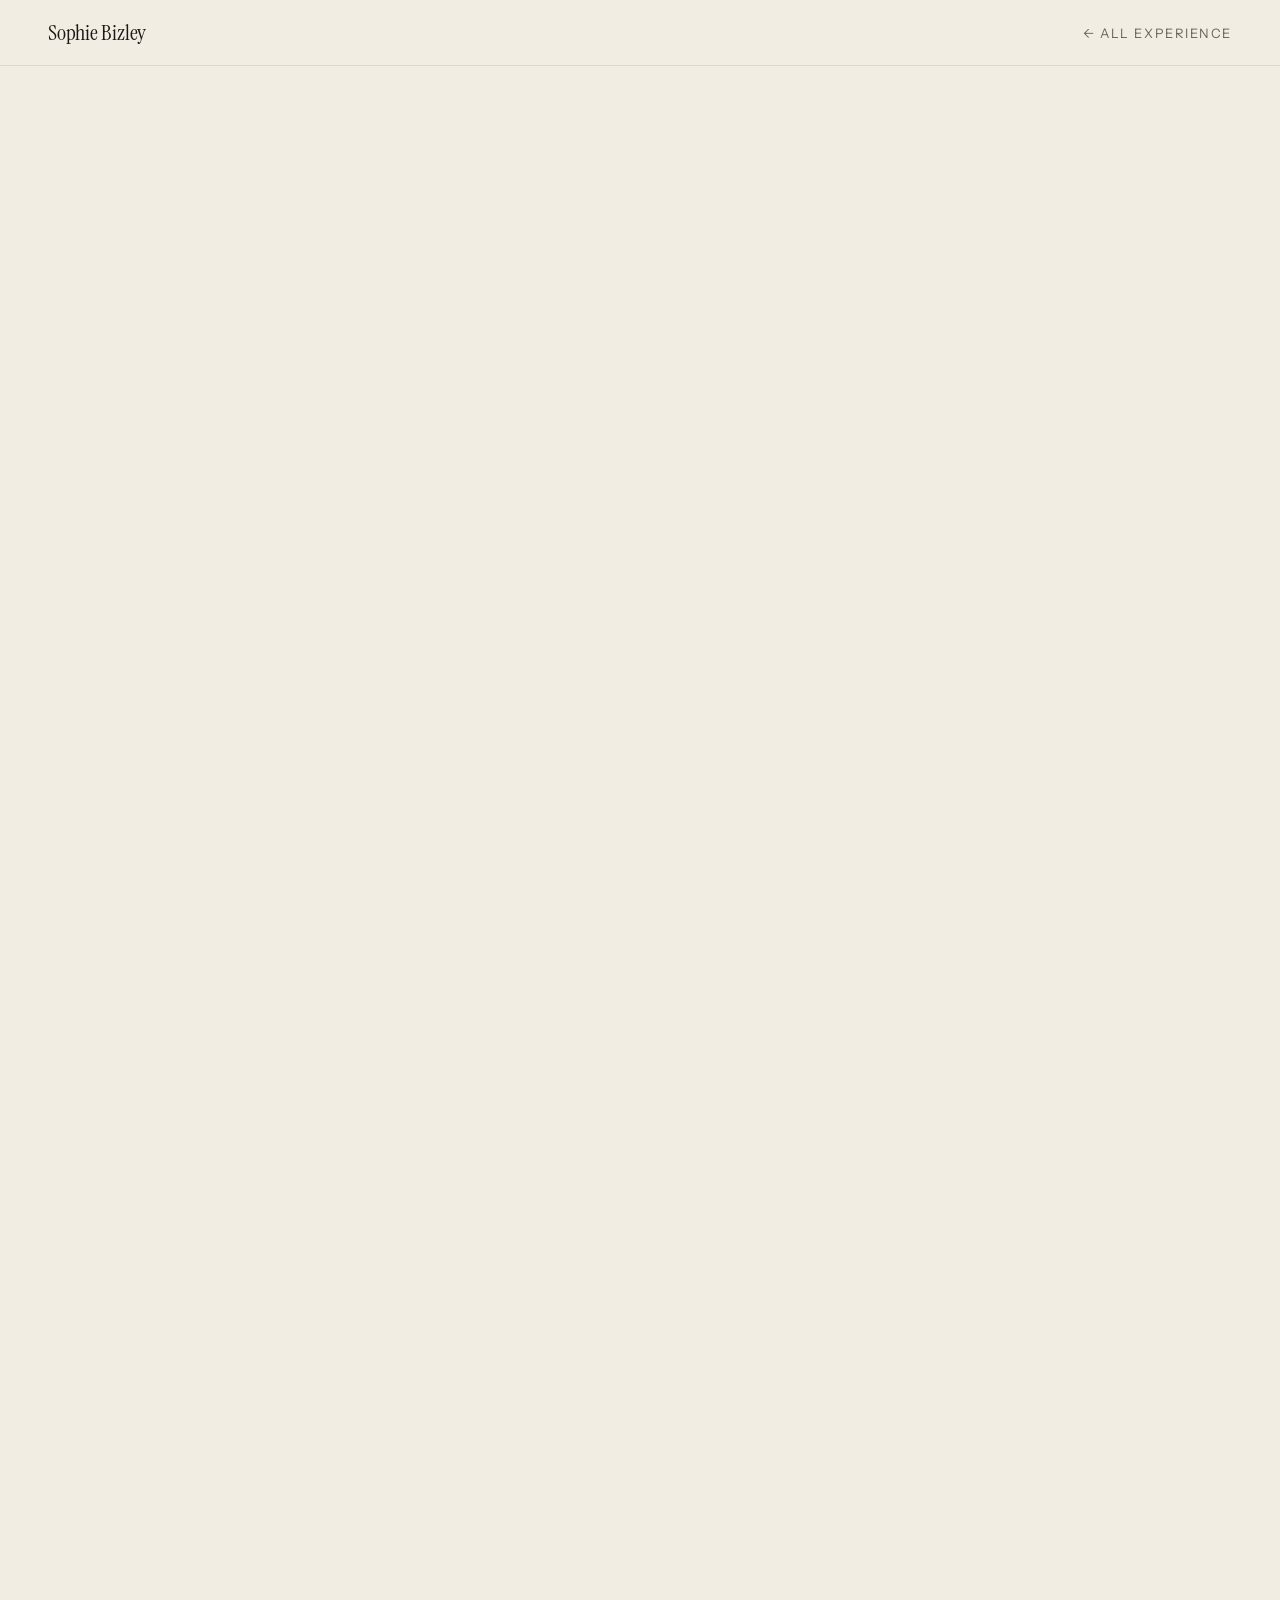
==== order-and-pay.html @ ddac4167 "Add files via upload" ====
<!DOCTYPE html>
<html lang="en">
<head>
<meta charset="utf-8">
<meta name="viewport" content="width=device-width, initial-scale=1">
<title>Order &amp; Pay — Sophie Bizley</title>
<meta name="description" content="Case study: 163% YoY net revenue growth across three squads overseeing £2.4B in annual card turnover.">
<link rel="icon" type="image/svg+xml" href="favicon.svg">
<link rel="stylesheet" href="style.css">
</head>
<body>

<nav class="nav nav-cs">
  <a href="index.html#top" class="brand">Sophie Bizley</a>
  <a href="index.html#path" class="back">← All experience</a>
</nav>

<header class="cs-hero">
  <div class="eyebrow" data-reveal>
    <span class="rule"></span>
    Dojo · Senior Product Manager · 2022 — 2025
  </div>
  <h1 data-reveal data-reveal-delay="80">Order &amp; Pay</h1>
  <p class="lede" data-reveal data-reveal-delay="140">Drove 163% YoY net revenue growth across three squads overseeing £2.4B in annual card turnover — leading end-to-end discovery and GTM for the hospitality vertical from research to commercial launch.</p>
  <div class="cs-stats" data-reveal data-reveal-delay="200">
    <div>
      <div class="num-big num-count" data-count="14" data-prefix="+" data-suffix="%">+0%</div>
      <div class="num-label">Conversion</div>
    </div>
    <div>
      <div class="num-big num-count" data-count="115" data-prefix="+" data-suffix="%">+0%</div>
      <div class="num-label">Reviews</div>
    </div>
    <div>
      <div class="num-big num-count" data-count="140" data-prefix="+" data-suffix="%">+0%</div>
      <div class="num-label">Gratuity</div>
    </div>
    <div>
      <div class="num-big num-count" data-count="163" data-suffix="%">0%</div>
      <div class="num-label">YoY net revenue</div>
    </div>
  </div>
</header>

<section class="cs-imagerow" data-reveal>
  <div class="cs-phones">
    <div class="cs-phone-col">
      <div class="cs-phone"><img src="ref-img-05.jpg" alt="Basket"></div>
      <div class="cs-phone-caption">Basket &amp; upsell</div>
    </div>
    <div class="cs-phone-col">
      <div class="cs-phone"><img src="ref-img-06.jpg" alt="Order in progress"></div>
      <div class="cs-phone-caption">Order in progress</div>
    </div>
    <div class="cs-phone-col">
      <div class="cs-phone"><img src="ref-img-07.jpg" alt="Additional tip"></div>
      <div class="cs-phone-caption">Additional tip</div>
    </div>
    <div class="cs-phone-col">
      <div class="cs-phone"><img src="ref-img-08.jpg" alt="Post-payment review"></div>
      <div class="cs-phone-caption">Post-payment review</div>
    </div>
  </div>
</section>

<section class="cs-section">
  <div class="cs-section-head" data-reveal>
    <span class="idx">01</span>
    <h2>The problem</h2>
  </div>
  <div class="cs-problem">
    <div class="cs-problem-statement" data-reveal>
      <p>Payment ended the transaction. Nobody thought about what came next, and that's where the value was.</p>
    </div>
    <div class="cs-problem-body" data-reveal data-reveal-delay="80">
      <p>Hospitality staffing shortages directly restricted merchants from capturing critical guest feedback. Dojo's checkout worked, but the experience ended the second a guest paid: reviews, tips and repeat visits were left on the table and we weren't integrating with our restaurant bookings system.</p>
      <p>Three squads, one P&amp;L, and a mandate: grow net revenue without breaking a flow people use mid-service.</p>
    </div>
  </div>
</section>

<section class="cs-section mid">
  <div class="cs-section-head" data-reveal>
    <span class="idx">02</span>
    <h2>The approach</h2>
  </div>
  <div class="cs-approach-grid">
    <div class="cs-approach-item" data-reveal>
      <div class="roman">I</div>
      <h3>Build the foundation</h3>
      <p>Built Order &amp; Pay from scratch and rebranded Pay Only, modernising every screen from basket to receipt.</p>
    </div>
    <div class="cs-approach-item" data-reveal data-reveal-delay="100">
      <div class="roman">II</div>
      <h3>Find what works</h3>
      <p>Ran rapid experiments on the post-payment screens, review prompts, additional tipping, contextual upsell, and scaled what won.</p>
    </div>
    <div class="cs-approach-item" data-reveal data-reveal-delay="200">
      <div class="roman">III</div>
      <h3>Scale to customers</h3>
      <p>Took the winners live across the customer base, then iterated on their feedback to keep improving.</p>
    </div>
  </div>
</section>

<section class="cs-section">
  <div class="cs-section-head" data-reveal>
    <span class="idx">03</span>
    <h2>The outcome</h2>
  </div>
  <div class="cs-outcome">
    <div class="cs-outcome-body" data-reveal>
      <p>Launched QR payments and ran post-payment screen experiments that delivered a <span class="hi">115% uplift in review conversion</span> and a <span class="hi">140% increase in merchant tips</span> within six months.</p>
      <p>Across three squads the hospitality vertical delivered 163% YoY net revenue growth on £2.4B of annual card turnover, taking ordering, payments and menu management from research to commercial launch, live across 6+ Epos partners.</p>
    </div>
    <div class="cs-outcome-grid" data-reveal data-reveal-delay="80">
      <div class="cs-outcome-stat"><div class="v">+14%</div><div class="l">conversion</div></div>
      <div class="cs-outcome-stat"><div class="v">+115%</div><div class="l">reviews</div></div>
      <div class="cs-outcome-stat"><div class="v">+140%</div><div class="l">gratuity</div></div>
      <div class="cs-outcome-stat"><div class="v">6+</div><div class="l">Epos partners</div></div>
    </div>
  </div>
</section>

<footer class="cs-footer">
  <a href="remote-payments.html" class="cs-next" data-reveal>
    <div><div class="k">Next</div><div class="title">Remote Payments</div></div>
    <div class="arrow">→</div>
  </a>
  <div class="cs-footer-row" data-reveal>
    <a href="index.html#path" class="back">← All experience</a>
    <a href="mailto:sophierbizley@gmail.com" class="btn btn-solid" style="padding:13px 24px">sophierbizley@gmail.com</a>
  </div>
</footer>

<script src="main.js"></script>
</body>
</html>
---- style.css ----
/* Sophie Bizley — Portfolio (Editorial Mix)
   Shared styles for the main page and all case-study pages. */

@import url('https://fonts.googleapis.com/css2?family=Instrument+Serif:ital@0;1&family=Instrument+Sans:wght@400;500;600&display=swap');

:root{
  --cream:#F2EDE3;
  --band:#E9DECC;
  --ink:#1C1814;
  --ink-soft:#3A342C;
  --muted:#6B6358;
  --muted-2:#564E43;
  --rust:#A56A52;
  --hairline:rgba(28,24,20,0.12);
  --hairline-strong:rgba(28,24,20,0.22);

  --accent:#7E3E5B;
  --accent-rgb:126,62,91;

  --serif:'Instrument Serif', Georgia, serif;
  --sans:'Instrument Sans', -apple-system, BlinkMacSystemFont, 'Segoe UI', sans-serif;
}

*{box-sizing:border-box;margin:0;padding:0}
html{scroll-behavior:smooth}
body{
  background:var(--cream);
  color:var(--ink);
  font-family:var(--sans);
  -webkit-font-smoothing:antialiased;
  min-height:100vh;
  overflow-x:hidden;
}
a{color:inherit;text-decoration:none}
img{max-width:100%}
::selection{background:var(--accent);color:var(--cream)}
a:focus-visible,button:focus-visible{outline:2px solid var(--accent);outline-offset:3px;border-radius:3px}

.hoverfade{transition:opacity .2s}
.hoverfade:hover{opacity:0.66}

/* ---------- Nav ---------- */
.nav{
  position:sticky;top:0;z-index:50;
  display:flex;align-items:center;justify-content:space-between;
  padding:20px 48px;
  background:rgba(242,237,227,0.82);
  backdrop-filter:blur(10px);
  border-bottom:1px solid rgba(28,24,20,0.1);
}
.nav-cs{padding:18px 48px}
.nav .brand{font-family:var(--serif);font-size:24px;letter-spacing:-0.01em}
.nav-cs .brand{font-size:22px}
.nav .back{display:inline-flex;align-items:center;gap:8px;font-size:13px;text-transform:uppercase;letter-spacing:0.12em;color:var(--muted);transition:color .2s}
.nav .back:hover{color:var(--accent)}

.burger{display:none;background:none;border:1px solid rgba(28,24,20,0.3);border-radius:10px;width:42px;height:42px;align-items:center;justify-content:center;cursor:pointer;color:var(--ink);padding:0}
.burger span{position:relative;display:block;width:18px;height:2px;background:var(--ink);transition:transform .3s,opacity .3s}
.burger span::before,.burger span::after{content:"";position:absolute;left:0;width:18px;height:2px;background:var(--ink);transition:transform .3s,opacity .3s}
.burger span::before{top:-6px}
.burger span::after{top:6px}
.burger.open span{background:transparent}
.burger.open span::before{transform:translateY(6px) rotate(45deg)}
.burger.open span::after{transform:translateY(-6px) rotate(-45deg)}

.navlinks{display:flex;align-items:center;gap:32px;font-size:13px;text-transform:uppercase;letter-spacing:0.14em;color:var(--muted)}
.navlinks a{transition:color .2s}
.navlinks a:hover{color:var(--accent)}
.navlinks .contact{color:var(--ink);border-bottom:1px solid var(--accent);padding-bottom:2px}
.navlinks .cv{display:inline-flex;align-items:center;gap:7px;padding:8px 16px;background:var(--ink);color:var(--cream);border-radius:999px;letter-spacing:0.1em;transition:background .2s}
.navlinks .cv:hover{background:var(--accent)}

/* ---------- Buttons ---------- */
.btn{display:inline-flex;align-items:center;gap:8px;border-radius:999px;font-size:14px;transition:background .2s,border-color .2s,color .2s,opacity .2s}
.btn-solid{padding:12px 22px;background:var(--ink);color:var(--cream)}
.btn-solid:hover{background:var(--accent)}
.btn-outline{padding:12px 22px;border:1px solid rgba(28,24,20,0.3);color:var(--ink)}
.btn-outline:hover{border-color:var(--accent);color:var(--accent)}
.btn-accent{padding:13px 24px;background:var(--accent);color:var(--cream)}
.btn-accent:hover{opacity:0.85}
.btn-static{padding:15px 26px;border:1px solid rgba(28,24,20,0.3);color:var(--muted);font-size:15px;border-radius:999px}

/* ---------- Section rhythm ---------- */
.wrap{max-width:1180px;margin:0 auto;padding-left:48px;padding-right:48px}
.wrap-narrow{max-width:1080px;margin:0 auto;padding-left:48px;padding-right:48px}

/* ---------- Hero (index) ---------- */
.hero{padding:90px 48px 60px}
.eyebrow{display:flex;align-items:center;gap:14px;font-size:13px;text-transform:uppercase;letter-spacing:0.16em;color:var(--muted)}
.eyebrow .rule{width:30px;height:1px;background:var(--accent);display:block}
.hero h1{
  margin-top:26px;font-family:var(--serif);font-weight:400;
  font-size:clamp(32px,4.4vw,58px);line-height:1.15;letter-spacing:-0.015em;
  text-wrap:balance;max-width:900px;
}
.hero h1 a{font-style:italic;color:var(--accent);border-bottom:1px solid rgba(var(--accent-rgb),0.4);transition:opacity .2s}
.hero h1 a:hover{opacity:0.6}
.hero h1 .role{font-style:italic}

.hero-grid{margin-top:26px;display:grid;grid-template-columns:1fr 300px;gap:56px;align-items:start}
.hero-lede{font-size:19px;line-height:1.62;color:var(--ink-soft);max-width:580px}
.hero-lede .num{font-family:var(--serif);color:var(--accent)}
.hero-cta{margin-top:34px;display:flex;flex-wrap:wrap;gap:10px}

.hero-photo{position:relative}
.hero-photo img{width:100%;aspect-ratio:3/4;object-fit:cover;object-position:center 10%;border-radius:14px;display:block;filter:grayscale(12%)}
.hero-photo::after{content:"";position:absolute;inset:0;border-radius:14px;border:1px solid rgba(var(--accent-rgb),0.35);pointer-events:none}

/* ---------- Metrics band ---------- */
.metrics-section{border-top:1px solid var(--hairline);border-bottom:1px solid var(--hairline);background:var(--band)}
.metrics{max-width:1180px;margin:0 auto;display:grid;grid-template-columns:repeat(4,1fr)}
.metrics > div{padding:34px 40px;border-right:1px solid var(--hairline)}
.metrics > div:last-child{border-right:none}
.num-big{font-family:var(--serif);font-size:46px;color:var(--accent);line-height:1}
.num-label{margin-top:6px;font-size:12px;text-transform:uppercase;letter-spacing:0.1em;color:var(--muted)}

/* ---------- About ---------- */
.about-section{padding:64px 48px}
.two-col{display:grid;grid-template-columns:0.85fr 1.15fr;gap:56px;align-items:start}
.about-kicker{font-size:13px;text-transform:uppercase;letter-spacing:0.16em;color:var(--rust)}
.about-title{margin-top:16px;font-family:var(--serif);font-size:clamp(26px,3.2vw,36px);line-height:1.2;font-weight:400;font-style:italic}
.about-list{display:flex;flex-direction:column}
.about-row{display:flex;gap:16px;align-items:baseline;padding:16px 0;border-top:1px solid rgba(28,24,20,0.2)}
.about-row:last-child{border-bottom:1px solid rgba(28,24,20,0.2)}
.about-row .k{font-family:var(--serif);font-size:14px;color:var(--accent);width:132px;flex-shrink:0;text-transform:uppercase;letter-spacing:0.08em}
.about-row p{font-size:15px;line-height:1.6;color:var(--ink-soft)}

/* ---------- Feature (Currently building) ---------- */
.feature-section{background:var(--ink);color:var(--cream);border-bottom:1px solid var(--hairline)}
.feature{padding:74px 48px;display:grid;grid-template-columns:1fr 1.12fr;gap:56px;align-items:center}
.feature .eyebrow{color:rgba(242,237,227,0.6)}
.feature .eyebrow .rule{width:26px}
.feature h2{margin-top:20px;font-family:var(--serif);font-size:clamp(34px,4.6vw,60px);line-height:1.04;font-weight:400}
.feature p{margin-top:18px;font-size:17px;line-height:1.66;color:rgba(242,237,227,0.82);max-width:520px}
.feature-stats{margin-top:30px;display:flex;flex-wrap:wrap;gap:34px}
.feature-stats .num-big{font-size:40px}
.feature-stats .num-label{color:rgba(242,237,227,0.6)}
.feature-cta{margin-top:34px;display:flex;gap:12px;flex-wrap:wrap}
.feature-badge{display:inline-flex;align-items:center;gap:8px;padding:13px 24px;border:1px solid rgba(242,237,227,0.28);border-radius:999px;font-size:13px;color:rgba(242,237,227,0.7)}
.feature-media{display:flex;justify-content:center;align-items:center}
.feature-media-frame{border-radius:26px;overflow:hidden;border:1px solid rgba(var(--accent-rgb),0.4);box-shadow:0 24px 60px rgba(0,0,0,0.45);background:#0a2622;max-height:560px;aspect-ratio:1258/1922}
.feature-media-frame img{height:560px;width:auto;display:block}

/* ---------- Approach ---------- */
.approach-section{background:var(--band);color:var(--ink);margin-top:40px;border-top:1px solid var(--hairline);border-bottom:1px solid var(--hairline)}
.approach-section .kicker{font-size:13px;text-transform:uppercase;letter-spacing:0.16em;color:var(--rust)}
.approach-section h2{margin-top:18px;max-width:920px;font-family:var(--serif);font-size:clamp(30px,4.6vw,56px);line-height:1.08;font-weight:400}
.approach-grid{margin-top:56px;display:grid;grid-template-columns:repeat(3,1fr);gap:44px}
.approach-item{border-top:1px solid var(--hairline-strong);padding-top:22px}
.approach-item .roman{font-family:var(--serif);font-size:30px;color:var(--accent)}
.approach-item h3{margin-top:12px;font-family:var(--serif);font-size:24px;font-weight:400}
.approach-item p{margin-top:12px;font-size:15px;line-height:1.65;color:var(--muted-2)}

/* ---------- Path (experience timeline) ---------- */
.path-section{padding:56px 48px}
.path-section h2{font-family:var(--serif);font-size:clamp(30px,4.6vw,56px);letter-spacing:-0.01em;font-weight:400}
.path-hint{margin-top:18px;font-size:12.5px;color:var(--muted);letter-spacing:0.02em;display:flex;align-items:center;gap:8px}
.path-hint .rule{width:18px;height:1px;background:var(--accent);display:block}
.roles{margin-top:18px;border-top:1.5px solid var(--ink)}
.role-row{display:grid;grid-template-columns:150px 1fr 132px 26px;gap:28px;padding:26px 0;border-bottom:1px solid rgba(28,24,20,0.16);align-items:baseline;transition:opacity .2s}
a.role-row:hover{opacity:0.66}
.role-row.muted{opacity:0.6}
.role-date{font-size:13px;text-transform:uppercase;letter-spacing:0.1em;color:var(--muted)}
.role-title{font-family:var(--serif);font-size:23px;font-weight:400}
.role-desc{margin-top:6px;font-size:14.5px;color:var(--ink-soft);line-height:1.55}
.role-desc a{border-bottom:1px solid rgba(var(--accent-rgb),0.4);transition:opacity .2s}
.role-desc a:hover{opacity:0.6}
.role-company{font-family:var(--serif);font-size:21px;color:var(--accent);text-align:right}
.role-company.small{font-size:18px}
.role-arrow{justify-self:end;align-self:center;font-family:var(--serif);font-size:22px;color:var(--accent)}

.rec-press{margin-top:64px;display:grid;grid-template-columns:1fr 1fr;gap:56px}
.list-heading{font-size:13px;text-transform:uppercase;letter-spacing:0.14em;color:var(--muted);border-bottom:1px solid rgba(28,24,20,0.2);padding-bottom:12px}
.rec-row{display:flex;gap:14px;align-items:baseline;padding:14px 0;border-bottom:1px solid var(--hairline)}
.rec-row:last-child{border-bottom:none}
.rec-row .star{font-family:var(--serif);font-size:18px;color:var(--accent)}
.rec-row .txt{font-size:15px;color:var(--ink-soft)}
.rec-row .txt b{color:var(--ink);font-weight:500}
.press-list{margin-top:8px}
.press-row{display:flex;align-items:baseline;justify-content:space-between;gap:18px;padding:14px 0;border-bottom:1px solid var(--hairline);transition:opacity .2s}
.press-row:last-child{border-bottom:none}
.press-row:hover{opacity:0.6}
.press-row .headline{font-size:15px;color:var(--ink-soft);font-family:var(--serif);font-style:italic}
.press-row .src{font-size:12px;color:var(--muted);white-space:nowrap}

.education{margin-top:56px}
.edu-row{display:flex;gap:14px;align-items:baseline;padding:14px 0}
.edu-row .mark{font-family:var(--serif);font-size:18px;color:var(--accent)}
.edu-row .txt{font-size:15px;color:var(--ink-soft)}
.edu-row .txt b{color:var(--ink);font-weight:500}
.edu-row .school{font-size:13.5px;color:var(--muted)}

/* ---------- Skills ---------- */
.skills-section{padding:36px 48px 88px}
.skills-head{display:flex;align-items:baseline;justify-content:space-between;border-bottom:1.5px solid var(--ink);padding-bottom:18px}
.skills-head h2{font-family:var(--serif);font-size:clamp(30px,4.6vw,52px);letter-spacing:-0.01em;font-weight:400}
.skills-head .tag{font-size:13px;text-transform:uppercase;letter-spacing:0.14em;color:var(--muted)}

.skill-feature{margin-top:40px;background:var(--accent);border-radius:16px;padding:40px;color:var(--cream);display:grid;grid-template-columns:300px 1fr;gap:40px;align-items:start}
.skill-feature .k{font-size:12px;text-transform:uppercase;letter-spacing:0.16em;color:rgba(242,237,227,0.7)}
.skill-feature h3{margin-top:12px;font-family:var(--serif);font-size:34px;font-weight:400;line-height:1.05}
.skill-feature p{margin-top:14px;font-size:14.5px;line-height:1.6;color:rgba(242,237,227,0.82)}
.skill-feature .pills{display:flex;flex-wrap:wrap;gap:10px;align-self:center}
.skill-feature .pills span{padding:9px 16px;background:var(--cream);color:var(--accent);border-radius:999px;font-size:14px;font-weight:500}

.skill-cols{margin-top:24px;display:grid;grid-template-columns:repeat(2,1fr);gap:28px 56px}
.skill-col{border-top:1px solid rgba(28,24,20,0.2);padding-top:20px}
.skill-col h3{font-family:var(--serif);font-size:22px;font-weight:400;color:var(--accent)}
.skill-col .tags{margin-top:14px;display:flex;flex-wrap:wrap;gap:8px}
.skill-col .tags span{padding:7px 13px;background:var(--band);border-radius:999px;font-size:13.5px;color:var(--ink-soft)}

/* ---------- Beyond work ---------- */
.beyond-section{background:var(--band);border-top:1px solid var(--hairline);border-bottom:1px solid var(--hairline)}
.beyond-inner{padding:80px 48px}
.beyond-inner h2{font-family:var(--serif);font-size:clamp(30px,4.6vw,52px);letter-spacing:-0.01em;font-weight:400}
.beyond-grid{margin-top:42px;display:grid;grid-template-columns:1fr 1fr;gap:24px}
.beyond-card{border-radius:14px;overflow:hidden;display:flex;flex-direction:column}
.beyond-card.dark{background:var(--ink)}
.beyond-card.accent{background:var(--accent)}
.beyond-body{padding:34px 36px;flex:1}
.beyond-kicker{font-size:11px;text-transform:uppercase;letter-spacing:0.12em;color:rgba(255,255,255,0.55);margin-bottom:14px}
.beyond-title{font-family:var(--serif);font-size:34px;color:#fff;line-height:1.05;font-style:italic}
.beyond-body p{margin-top:16px;font-size:14.5px;color:rgba(255,255,255,0.82);line-height:1.7}
.beyond-foot{padding:18px 36px;border-top:1px solid rgba(255,255,255,0.2);display:flex;justify-content:space-between;align-items:center;font-size:12px;color:rgba(255,255,255,0.8)}

/* ---------- Footer / contact ---------- */
.site-footer{padding:64px 48px 56px}
.footer-inner{border-top:1.5px solid var(--ink);padding-top:60px}
.footer-inner h2{font-family:var(--serif);font-size:clamp(44px,9vw,124px);line-height:0.96;letter-spacing:-0.02em;font-weight:400}
.footer-inner h2 i{font-style:italic;color:var(--accent)}
.footer-cta{margin-top:44px;display:flex;flex-wrap:wrap;gap:12px}
.footer-meta{margin-top:60px;display:flex;justify-content:space-between;flex-wrap:wrap;gap:14px;font-size:13px;color:var(--muted);text-transform:uppercase;letter-spacing:0.08em}

/* ---------- Case study pages ---------- */
.cs-hero{max-width:1080px;margin:0 auto;padding:72px 48px 40px}
.cs-hero .eyebrow{gap:12px}
.cs-hero .eyebrow .rule{width:26px}
.cs-hero h1{margin-top:22px;font-family:var(--serif);font-size:clamp(40px,6vw,84px);line-height:1.02;letter-spacing:-0.02em;font-weight:400}
.cs-hero.wide h1{font-size:clamp(38px,5.6vw,76px);line-height:1.04}
.cs-hero .lede{margin-top:24px;font-size:20px;line-height:1.6;color:var(--ink-soft);max-width:680px}
.cs-hero.wide .lede{max-width:700px}
.cs-stats{margin-top:34px;display:flex;flex-wrap:wrap;gap:40px;border-top:1px solid rgba(28,24,20,0.18);padding-top:26px}
.cs-stats .num-big{font-size:38px}
.cs-num-italic{font-family:var(--serif);font-size:38px;color:var(--accent);line-height:1;font-style:italic}

.cs-imagerow{max-width:1180px;margin:14px auto 0;padding:0 48px}
.cs-imagerow-caption{font-size:12px;text-transform:uppercase;letter-spacing:0.1em;color:var(--muted);margin-bottom:14px;text-align:center}
.cs-cards-3{display:grid;grid-template-columns:repeat(3,1fr);gap:24px;max-width:1180px;margin:0 auto}
.cs-card-white{background:#fff;border:1px solid rgba(28,24,20,0.14);border-radius:16px;overflow:hidden}
.cs-card-white img{width:100%;display:block}

.cs-phones{background:var(--band);border:1px solid rgba(28,24,20,0.14);border-radius:16px;padding:38px 28px;display:grid;grid-template-columns:repeat(4,1fr);gap:18px;align-items:end}
.cs-phone-col{display:flex;flex-direction:column;align-items:center;gap:12px}
.cs-phone{position:relative;width:100%;max-width:150px;border-radius:24px;border:4px solid var(--ink);overflow:hidden;background:#f5f2ed}
.cs-phone::before{content:"";position:absolute;top:0;left:50%;transform:translateX(-50%);width:58px;height:13px;background:var(--ink);border-radius:0 0 9px 9px;z-index:2}
.cs-phone img{width:100%;display:block;border-radius:20px}
.cs-phone-caption{font-size:11px;color:var(--muted);text-align:center;letter-spacing:0.04em}

.cs-statpanel{background:var(--ink);border-radius:18px;padding:64px 56px;display:grid;grid-template-columns:1fr auto;gap:32px;align-items:center;overflow:hidden}
.cs-statpanel .k{font-size:12px;text-transform:uppercase;letter-spacing:0.16em;color:rgba(242,237,227,0.55)}
.cs-statpanel .big{font-family:var(--serif);font-size:clamp(64px,11vw,150px);line-height:0.9;color:var(--accent);letter-spacing:-0.02em}
.cs-statpanel .sub{margin-top:10px;font-size:16px;color:rgba(242,237,227,0.8)}
.cs-statpanel .rails{display:flex;flex-direction:column;gap:20px;min-width:180px}
.cs-statpanel .rail{border-top:1px solid rgba(242,237,227,0.2);padding-top:12px}
.cs-statpanel .rail-label{font-family:var(--serif);font-size:22px;color:var(--cream)}
.cs-statpanel .rail-label a{border-bottom:1px solid rgba(242,237,227,0.35);transition:opacity .2s}
.cs-statpanel .rail-label a:hover{opacity:0.65}

.cs-imagepair{display:grid;grid-template-columns:repeat(2,1fr);gap:24px;max-width:760px;margin:0 auto}
.cs-imagepanel{background:var(--band);border:1px solid rgba(28,24,20,0.14);border-radius:16px;padding:28px;display:flex;flex-direction:column}
.cs-imagepanel .frame{height:340px;width:fit-content;margin:0 auto;display:flex;align-items:center;justify-content:center}
.cs-imagepanel .frame img{max-height:100%;max-width:100%;border-radius:22px;border:4px solid var(--ink);object-fit:contain}
.cs-imagepanel .cap{margin-top:16px;text-align:center;font-size:13px;color:var(--muted-2)}

.cs-section{max-width:1080px;margin:0 auto;padding:84px 48px 0}
.cs-section.tight{padding-top:36px}
.cs-section.mid{padding-top:78px}
.cs-section-head{display:flex;align-items:baseline;gap:16px;border-bottom:1.5px solid var(--ink);padding-bottom:16px}
.cs-section-head .idx{font-family:var(--serif);font-size:22px;color:var(--accent)}
.cs-section-head h2{font-family:var(--serif);font-size:clamp(26px,3.4vw,38px);letter-spacing:-0.01em;font-weight:400}
.cs-section-head .chip{font-size:11px;text-transform:uppercase;letter-spacing:0.12em;color:var(--cream);background:var(--ink);padding:5px 10px;border-radius:999px}

.cs-problem{margin-top:34px;display:grid;grid-template-columns:0.9fr 1.1fr;gap:56px;align-items:start}
.cs-problem-statement{font-family:var(--serif);font-size:clamp(24px,2.8vw,32px);line-height:1.2;font-style:italic;color:var(--ink)}
.cs-problem-body{font-size:16px;line-height:1.72;color:var(--ink-soft);display:flex;flex-direction:column;gap:16px}
.cs-problem-body b{color:var(--ink)}

.cs-approach-grid{margin-top:38px;display:grid;grid-template-columns:repeat(3,1fr);gap:40px}
.cs-approach-item{border-top:1px solid rgba(28,24,20,0.22);padding-top:20px}
.cs-approach-item .roman{font-family:var(--serif);font-size:26px;color:var(--accent)}
.cs-approach-item h3{margin-top:10px;font-family:var(--serif);font-size:22px;font-weight:400}
.cs-approach-item p{margin-top:10px;font-size:14.5px;line-height:1.66;color:var(--muted-2)}
.cs-approach-item .cta{margin-top:14px;display:inline-flex;align-items:center;gap:7px;font-size:13px;letter-spacing:0.04em;color:var(--accent);border-bottom:1px solid rgba(var(--accent-rgb),0.4);padding-bottom:2px;transition:opacity .2s}
.cs-approach-item .cta:hover{opacity:0.65}
.cs-approach-item .note{margin-top:14px;font-size:13px;letter-spacing:0.04em;color:var(--muted);font-style:italic}

.cs-practice-kicker{font-size:13px;text-transform:uppercase;letter-spacing:0.14em;color:var(--rust)}
.cs-practice-grid{margin-top:24px;display:grid;grid-template-columns:repeat(3,1fr);gap:34px}
.cs-practice-item{border-top:1px solid rgba(28,24,20,0.2);padding-top:18px}
.cs-practice-item .cat{font-size:11px;text-transform:uppercase;letter-spacing:0.1em;color:var(--rust);margin-bottom:10px}
.cs-practice-item .title{font-family:var(--serif);font-size:21px;font-style:italic;line-height:1.2;margin-bottom:12px}
.cs-practice-item p{font-size:13.5px;line-height:1.65;color:var(--muted-2)}

.cs-quote{border-top:1px solid rgba(28,24,20,0.22);padding-top:36px}
.cs-quote .mark{font-family:var(--serif);font-size:44px;color:var(--accent);line-height:0.6}
.cs-quote p{margin-top:6px;font-family:var(--serif);font-size:clamp(24px,2.8vw,32px);line-height:1.32;font-style:italic;color:var(--ink);max-width:820px}
.cs-quote .attr{margin-top:22px;font-size:13px;letter-spacing:0.04em;color:var(--muted)}

.cs-imagery-band{max-width:1180px;margin:0 auto;padding:64px 48px 0}
.cs-imagery-2{display:grid;grid-template-columns:1fr 1fr;gap:24px;align-items:stretch}
.cs-imagery-card{background:var(--band);border-radius:16px;padding:28px;display:flex;flex-direction:column}
.cs-imagery-card .thumb{height:240px;max-width:340px;margin:0 auto;display:flex;align-items:center;justify-content:center;background:#fff;border:1px solid rgba(28,24,20,0.14);border-radius:16px;padding:20px}
.cs-imagery-card .thumb.plain{background:none;border:none;padding:0}
.cs-imagery-card .thumb img{width:100%;display:block}
.cs-imagery-card .cap{margin-top:16px}
.cs-imagery-card .cap-title{font-size:12px;font-weight:600;color:var(--ink);margin-bottom:4px}
.cs-imagery-card .cap p{font-size:12.5px;color:var(--muted);line-height:1.6}
.cs-phone-frame{width:120px;flex-shrink:0;aspect-ratio:120/250;border-radius:22px;border:4px solid var(--ink);overflow:hidden;background:#0a2622}
.cs-phone-frame img{width:100%;height:100%;object-fit:contain;display:block}

.cs-projection{margin-top:24px;background:#0F332C;border-radius:16px;padding:28px;display:flex;flex-direction:column;gap:12px}
.cs-projection img{width:100%;max-width:640px;margin:0 auto;display:block}
.cs-projection .cap{text-align:center}
.cs-projection .cap-title{font-size:12px;font-weight:600;color:var(--cream);margin-bottom:4px}
.cs-projection .cap p{font-size:12.5px;color:rgba(242,237,227,0.7);line-height:1.6;max-width:520px;margin:0 auto}

.cs-tradeoffs p.lede{margin-top:26px;font-size:16px;line-height:1.7;color:var(--ink-soft);max-width:620px}
.cs-tradeoff-list{margin-top:30px;display:flex;flex-direction:column}
.cs-tradeoff{display:grid;grid-template-columns:1.1fr 1fr 1fr;gap:32px;align-items:start;padding:26px 0;border-top:1px solid rgba(28,24,20,0.22)}
.cs-tradeoff:last-child{border-bottom:1px solid rgba(28,24,20,0.22)}
.cs-tradeoff .call{font-family:var(--serif);font-size:22px;line-height:1.2;color:var(--ink)}
.cs-tradeoff .lbl{font-size:11px;text-transform:uppercase;letter-spacing:0.1em;color:var(--rust);margin-bottom:5px}
.cs-tradeoff p{font-size:13.5px;line-height:1.6;color:var(--muted-2)}

.cs-outcome{margin-top:34px;display:grid;grid-template-columns:1.1fr 0.9fr;gap:56px;align-items:start}
.cs-outcome-body{font-size:16px;line-height:1.72;color:var(--ink-soft);display:flex;flex-direction:column;gap:16px}
.cs-outcome-body span.hi{color:var(--ink)}
.cs-outcome-stats{display:flex;flex-direction:column;gap:24px}
.cs-outcome-grid{display:grid;grid-template-columns:1fr 1fr;gap:24px}
.cs-outcome-stat{border-top:1px solid rgba(28,24,20,0.22);padding-top:14px}
.cs-outcome-stat .v{font-family:var(--serif);font-size:34px;color:var(--accent)}
.cs-outcome-stat .l{font-size:12px;color:var(--muted);margin-top:4px}
.cs-outcome-credential{display:flex;align-items:center;gap:12px;border-top:1px solid rgba(28,24,20,0.22);padding-top:14px}
.cs-outcome-credential .star{font-family:var(--serif);font-size:22px;color:var(--accent);font-style:italic}
.cs-outcome-credential .txt{font-size:12px;color:var(--muted);line-height:1.5}
.cs-outcome-bullets{margin:0;padding-left:20px;font-size:15px;line-height:1.6;color:var(--ink-soft);display:flex;flex-direction:column;gap:14px}

.cs-press{max-width:1080px;margin:0 auto;padding:56px 48px 0}

.cs-footer{max-width:1080px;margin:64px auto 0;padding:0 48px 64px}
.cs-footer.wide{margin-top:96px}
.cs-next{display:flex;align-items:center;justify-content:space-between;gap:24px;border-top:1.5px solid var(--ink);border-bottom:1px solid rgba(28,24,20,0.16);padding:30px 0;transition:opacity .2s}
.cs-next:hover{opacity:0.62}
.cs-next .k{font-size:12px;text-transform:uppercase;letter-spacing:0.12em;color:var(--muted)}
.cs-next .title{margin-top:6px;font-family:var(--serif);font-size:30px;font-weight:400}
.cs-next .arrow{font-family:var(--serif);font-size:30px;color:var(--accent)}
.cs-footer-row{margin-top:40px;display:flex;flex-wrap:wrap;align-items:center;justify-content:space-between;gap:18px}

/* ---------- Venture (Waitrose) ---------- */
.venture-banner{max-width:1180px;margin:14px auto 0;padding:0 48px}
.venture-banner.v2{margin-top:96px}
.venture-banner-inner{border-radius:18px;padding:56px 48px;display:flex;flex-direction:column;gap:14px}
.venture-banner-inner.v1{background:var(--ink)}
.venture-banner-inner.v2{background:#5C1F2E}
.venture-banner .k{font-size:12px;text-transform:uppercase;letter-spacing:0.16em;color:rgba(242,237,227,0.55)}
.venture-banner .title{font-family:var(--serif);font-size:clamp(28px,4vw,48px);line-height:1.12;color:var(--cream);font-style:italic;max-width:880px}
.venture-banner .sub{margin-top:6px;font-size:15px;color:rgba(242,237,227,0.75);max-width:620px}

/* ---------- Reveal / reduced motion ---------- */
[data-reveal]{opacity:0;transform:translateY(34px);transition:opacity .8s cubic-bezier(.22,.61,.36,1),transform .8s cubic-bezier(.22,.61,.36,1);will-change:opacity,transform}
[data-reveal].is-visible{opacity:1;transform:none}
@media (prefers-reduced-motion: reduce){
  [data-reveal]{opacity:1 !important;transform:none !important;transition:none !important}
}

/* ---------- Responsive ---------- */
@media (max-width:900px){
  .nav{padding:16px 22px;position:sticky}
  .burger{display:inline-flex}
  .navlinks{
    position:absolute;top:100%;left:0;right:0;flex-direction:column;align-items:stretch;gap:0;
    background:rgba(242,237,227,0.98);backdrop-filter:blur(10px);border-bottom:1px solid rgba(28,24,20,0.12);
    padding:6px 22px 16px;max-height:0;overflow:hidden;transition:max-height .32s ease;
    text-transform:none;letter-spacing:0.04em;
  }
  .navlinks.open{max-height:460px}
  .navlinks > a{padding:14px 2px;font-size:16px;border-bottom:1px solid rgba(28,24,20,0.08)}
  .navlinks > a:last-child{margin-top:12px;justify-content:center;border-bottom:none}

  .wrap,.wrap-narrow,.hero,.about-section,.feature,.approach-section .wrap,.path-section,.skills-section,.beyond-inner,.site-footer{
    padding-left:22px !important;padding-right:22px !important;
  }

  .hero-grid{grid-template-columns:1fr !important;gap:36px !important;margin-top:38px !important}
  .hero-photo{max-width:300px;margin:0 auto}

  .metrics{grid-template-columns:repeat(2,1fr) !important}
  .metrics > div{padding:24px 22px !important;border-right:none !important;border-bottom:1px solid var(--hairline)}
  .metrics > div:nth-child(odd){border-right:1px solid var(--hairline) !important}

  .feature{grid-template-columns:1fr !important;gap:40px !important;padding:52px 22px !important}

  .approach-grid{grid-template-columns:1fr !important;gap:30px !important;margin-top:40px !important}

  .role-row{grid-template-columns:1fr !important;gap:5px !important;padding:22px 0 !important}
  .role-row .role-company{text-align:left !important;font-size:15px !important;order:-1;opacity:0.8}
  .role-row .role-arrow{display:none !important}

  .two-col,.rec-press,.education .two-col{grid-template-columns:1fr !important;gap:34px !important}

  .skill-feature{grid-template-columns:1fr !important;gap:24px !important;padding:32px 26px !important}
  .skill-cols{grid-template-columns:1fr !important;gap:26px !important}

  .beyond-grid{grid-template-columns:1fr !important}

  .cs-hero,.cs-section,.cs-imagerow,.cs-press,.cs-footer,.cs-imagery-band{padding-left:22px !important;padding-right:22px !important}
  .cs-problem,.cs-outcome{grid-template-columns:1fr !important;gap:32px !important}
  .cs-approach-grid,.cs-practice-grid{grid-template-columns:1fr !important;gap:30px !important}
  .cs-tradeoff{grid-template-columns:1fr !important;gap:12px !important}
  .cs-cards-3{grid-template-columns:1fr !important}
  .cs-phones{grid-template-columns:repeat(2,1fr) !important}
  .cs-imagery-2,.cs-imagepair{grid-template-columns:1fr !important}
  .cs-statpanel{grid-template-columns:1fr !important;padding:40px 28px !important}
  .cs-outcome-grid{grid-template-columns:1fr 1fr !important}
}
@media (max-width:560px){
  .metrics{grid-template-columns:1fr !important}
  .metrics > div:nth-child(odd){border-right:none !important}
}
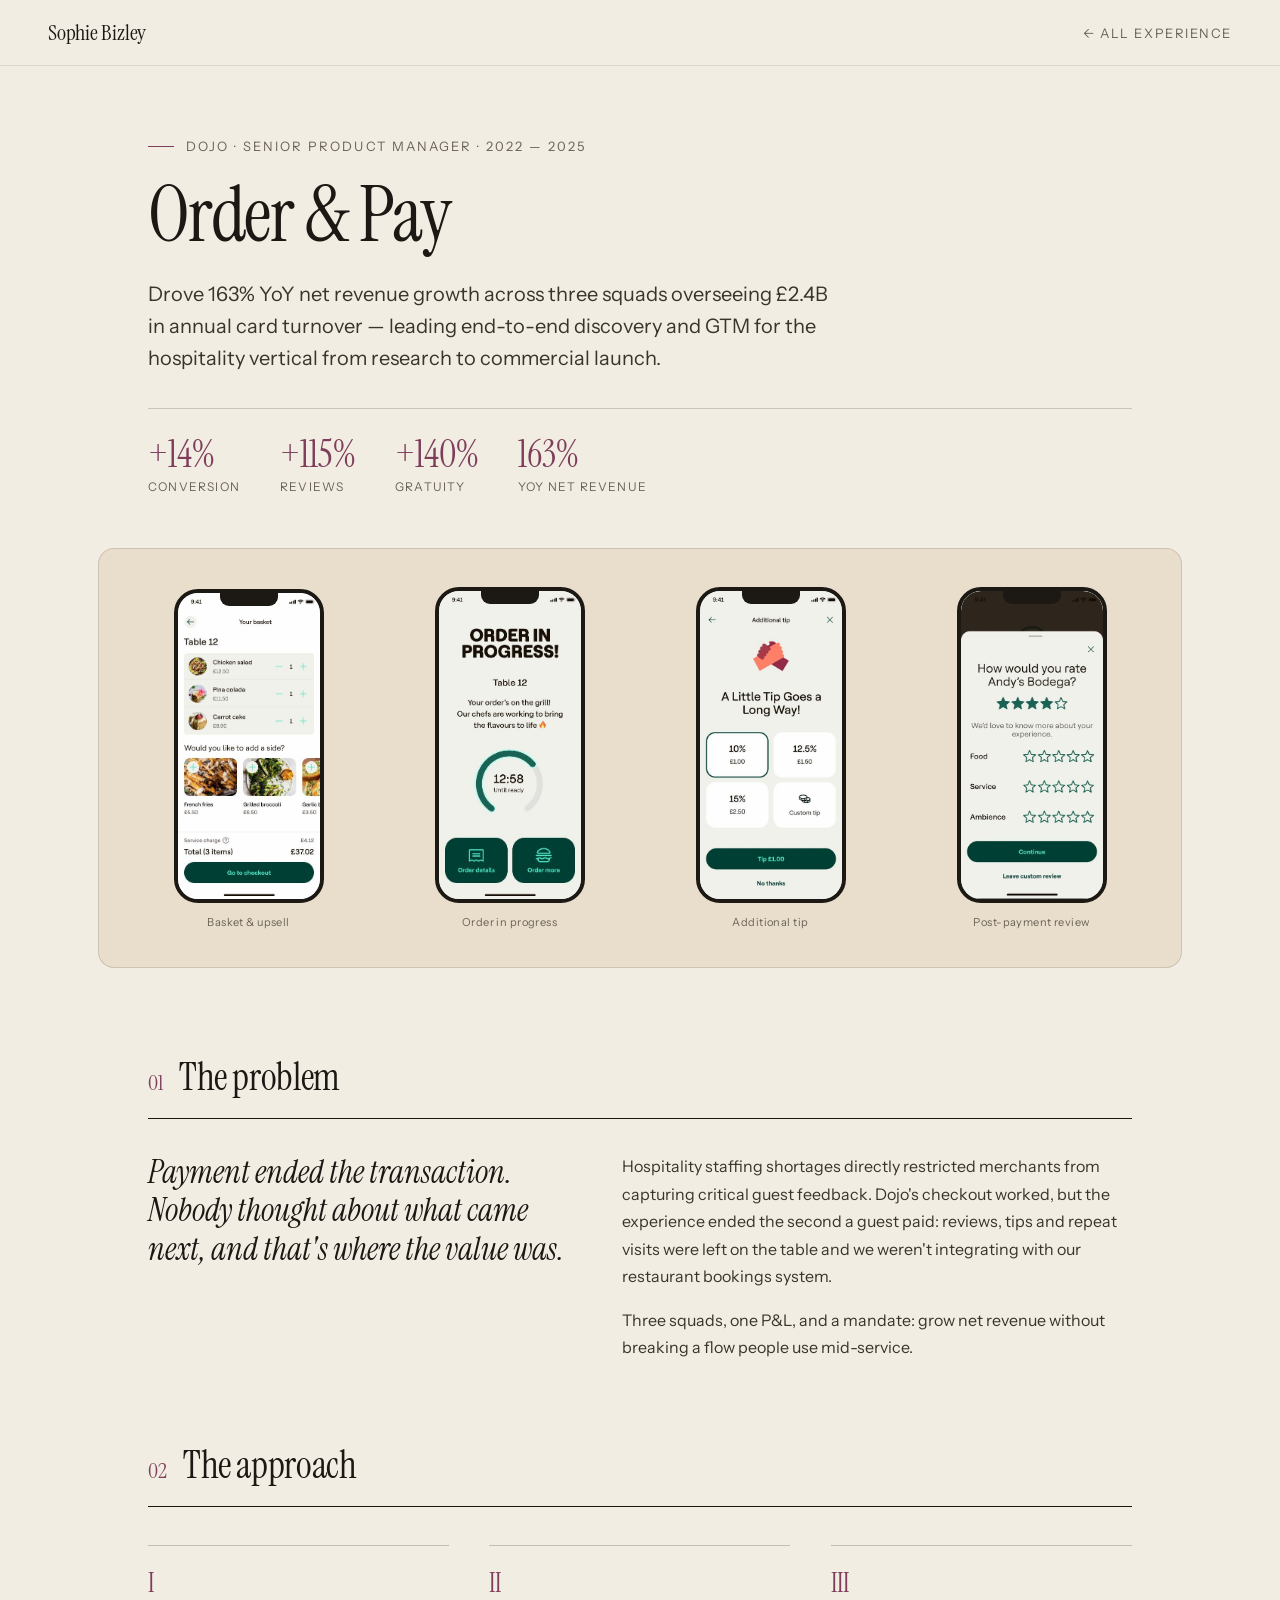
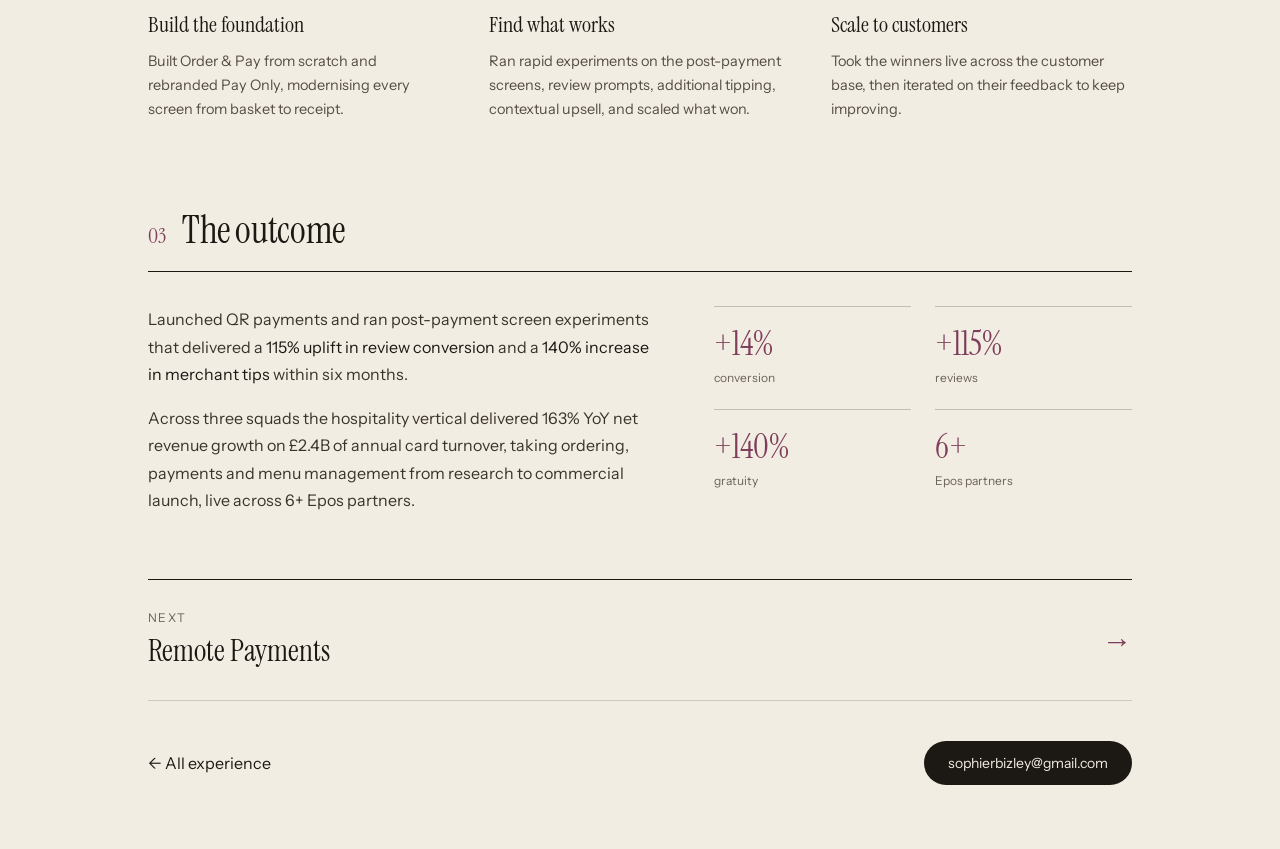
==== commit ebd1d97e: "order-and-pay.html" ====
--- a/order-and-pay.html
+++ b/order-and-pay.html
@@ -45,7 +45,7 @@
 <section class="cs-imagerow" data-reveal>
   <div class="cs-phones">
     <div class="cs-phone-col">
-      <div class="cs-phone"><img src="ref-img-05.jpg" alt="Basket"></div>
+      <div class="cs-phone"><img src="refimg05.jpg" alt="Basket"></div>
       <div class="cs-phone-caption">Basket &amp; upsell</div>
     </div>
     <div class="cs-phone-col">
